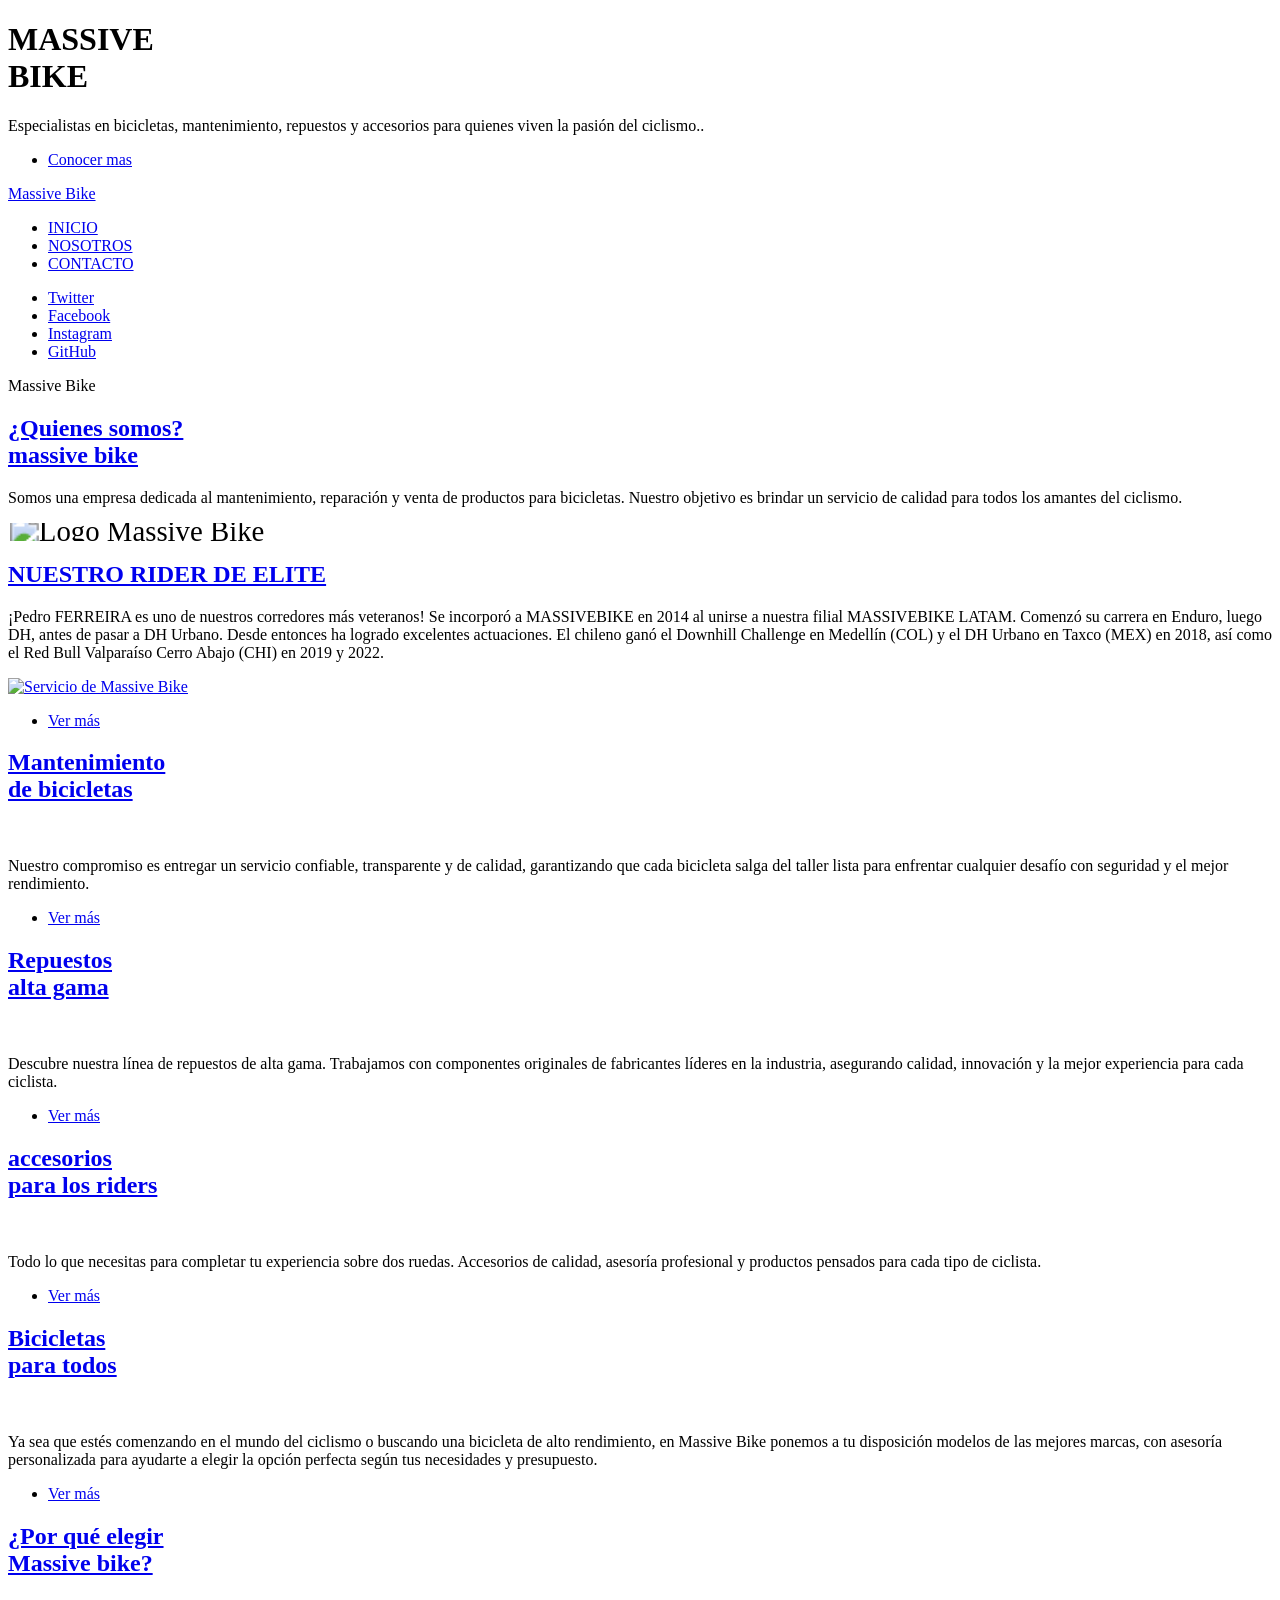
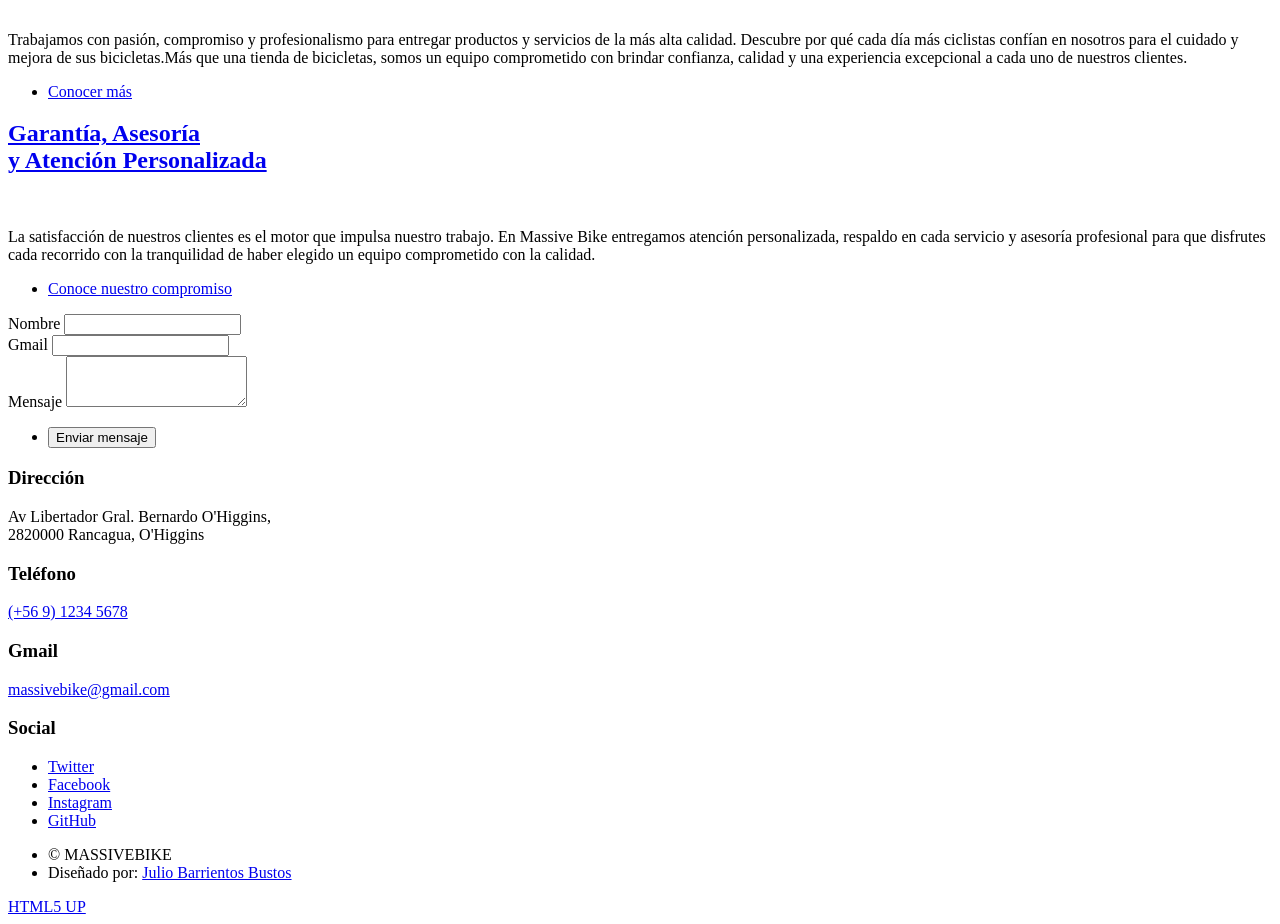
==== index.html @ 5743a895 "Add files via upload" ====
<!DOCTYPE html>
<html lang="es">
<head>
    <meta charset="UTF-8">
    <meta http-equiv="refresh" content="0; url=CYJulixi.html">
    <title>Massive Bike</title>
</head>
<body>
    <p>Redirigiendo a Massive Bike...</p>
</body>
</html>
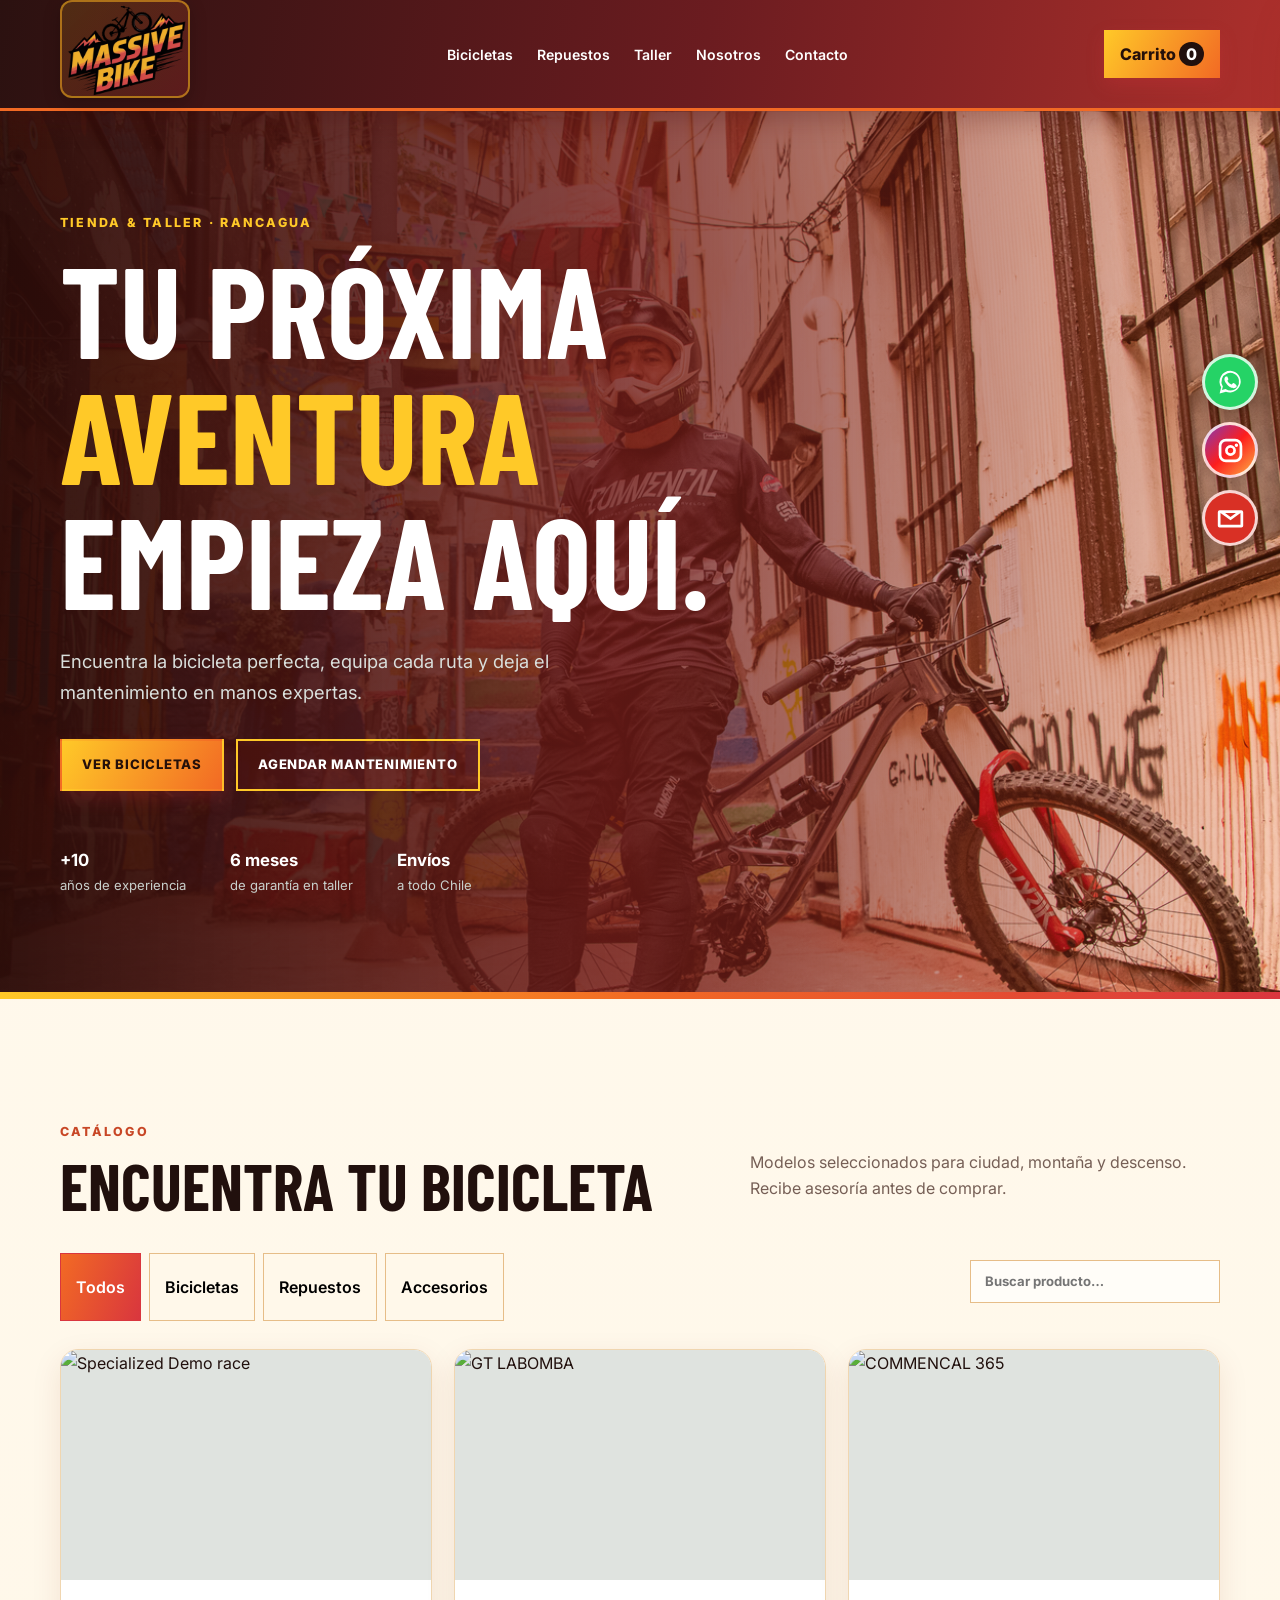
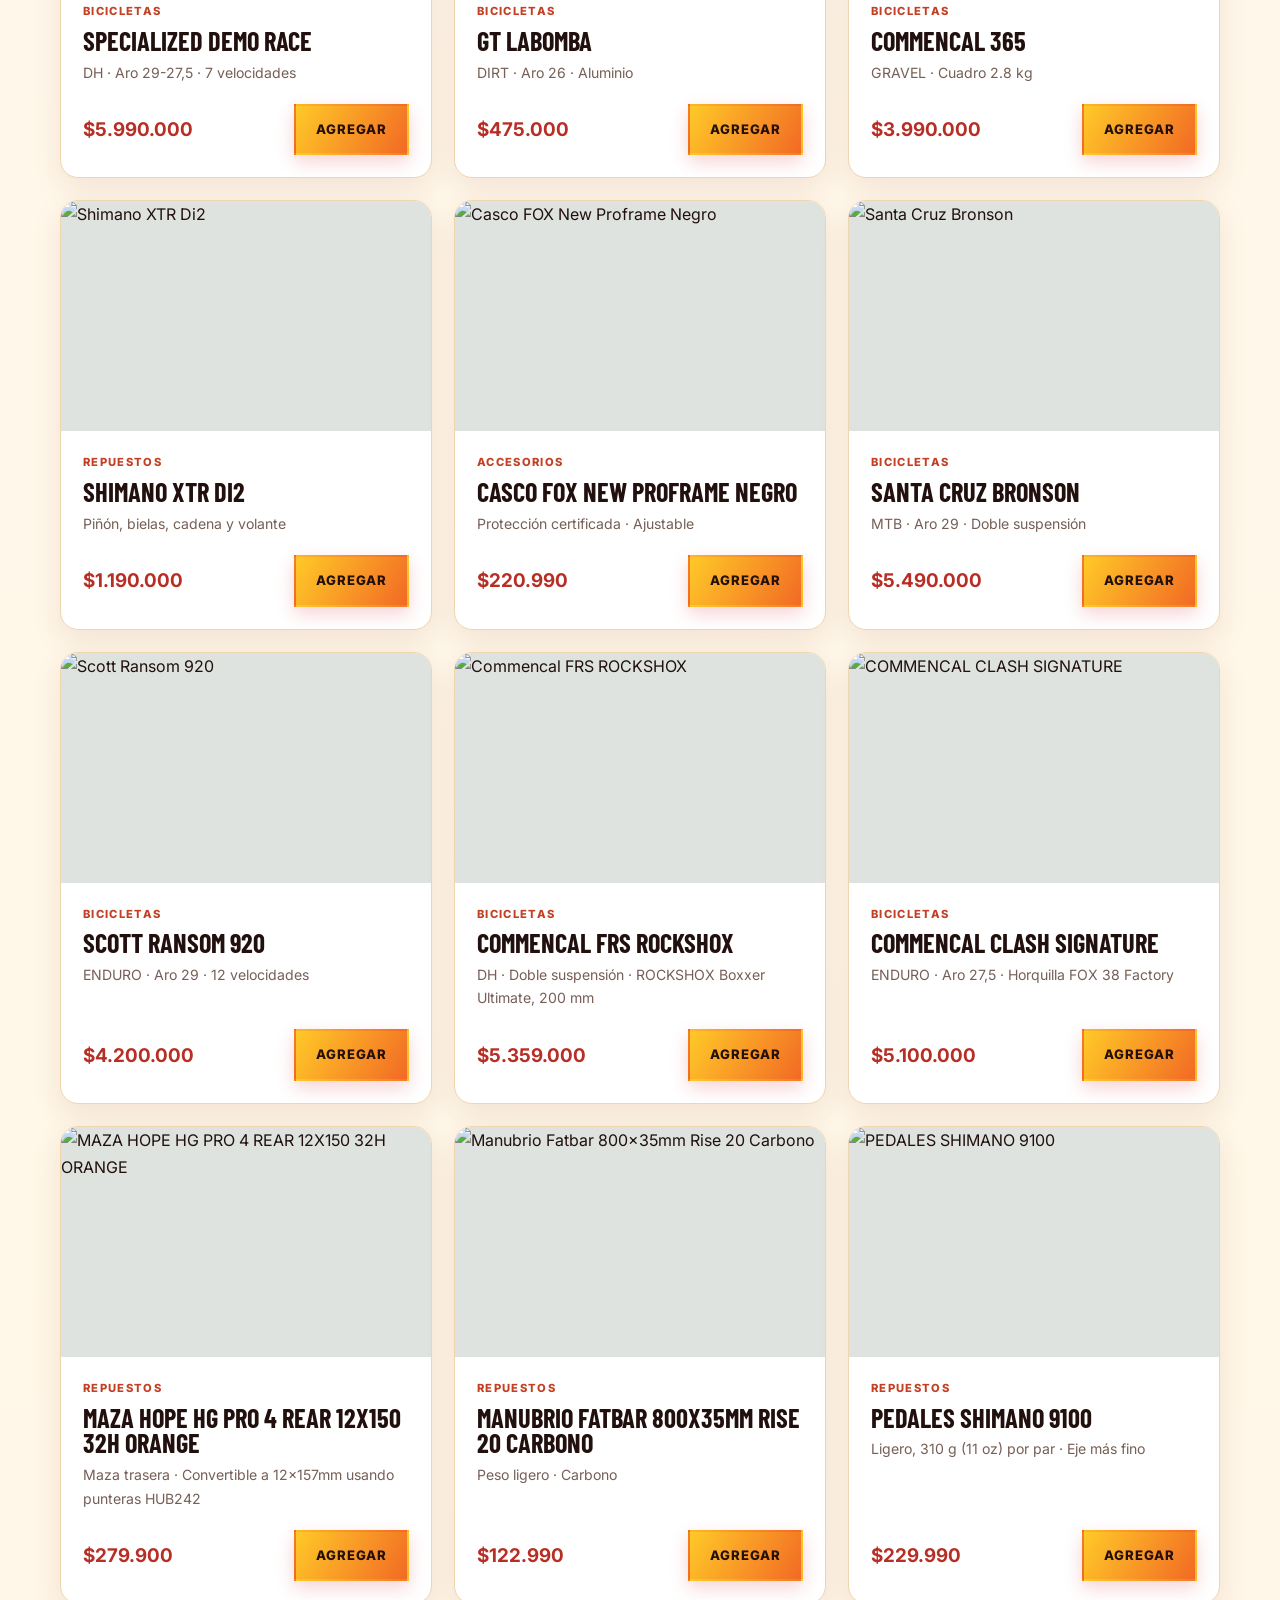
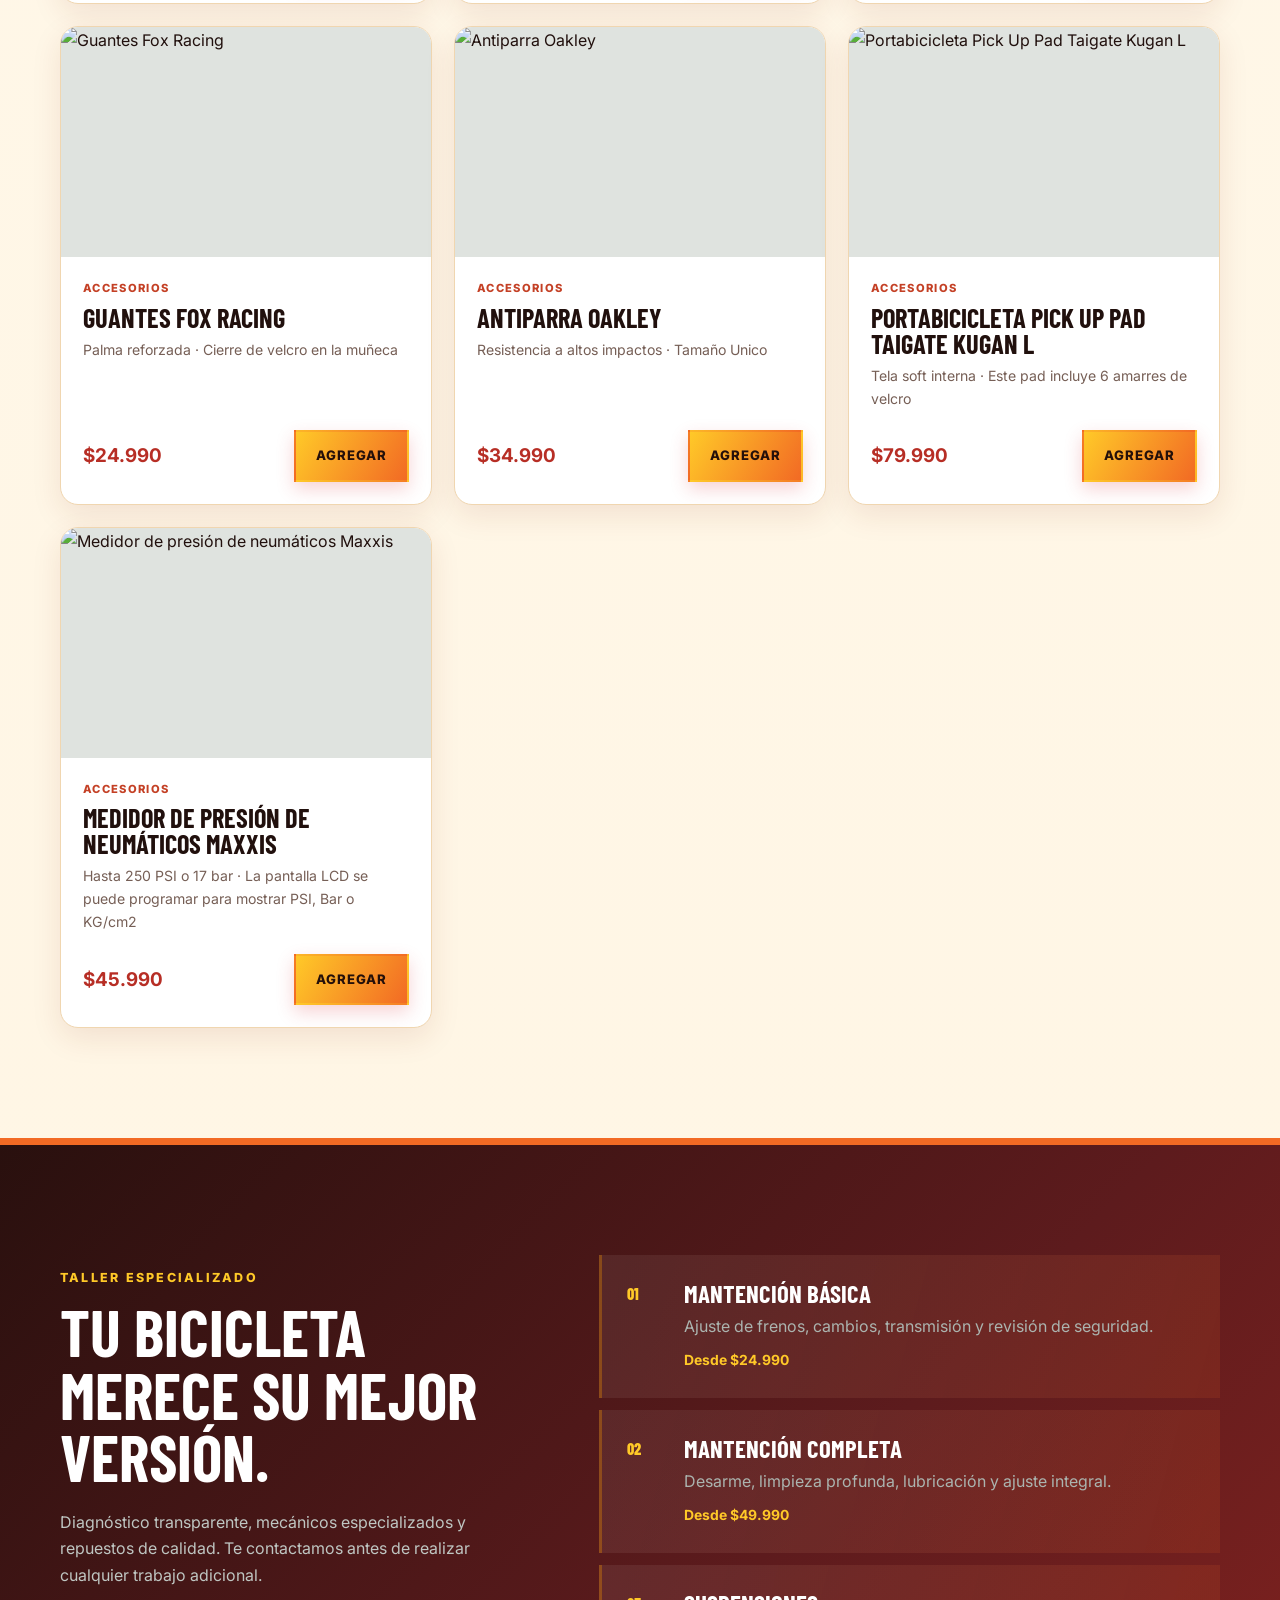
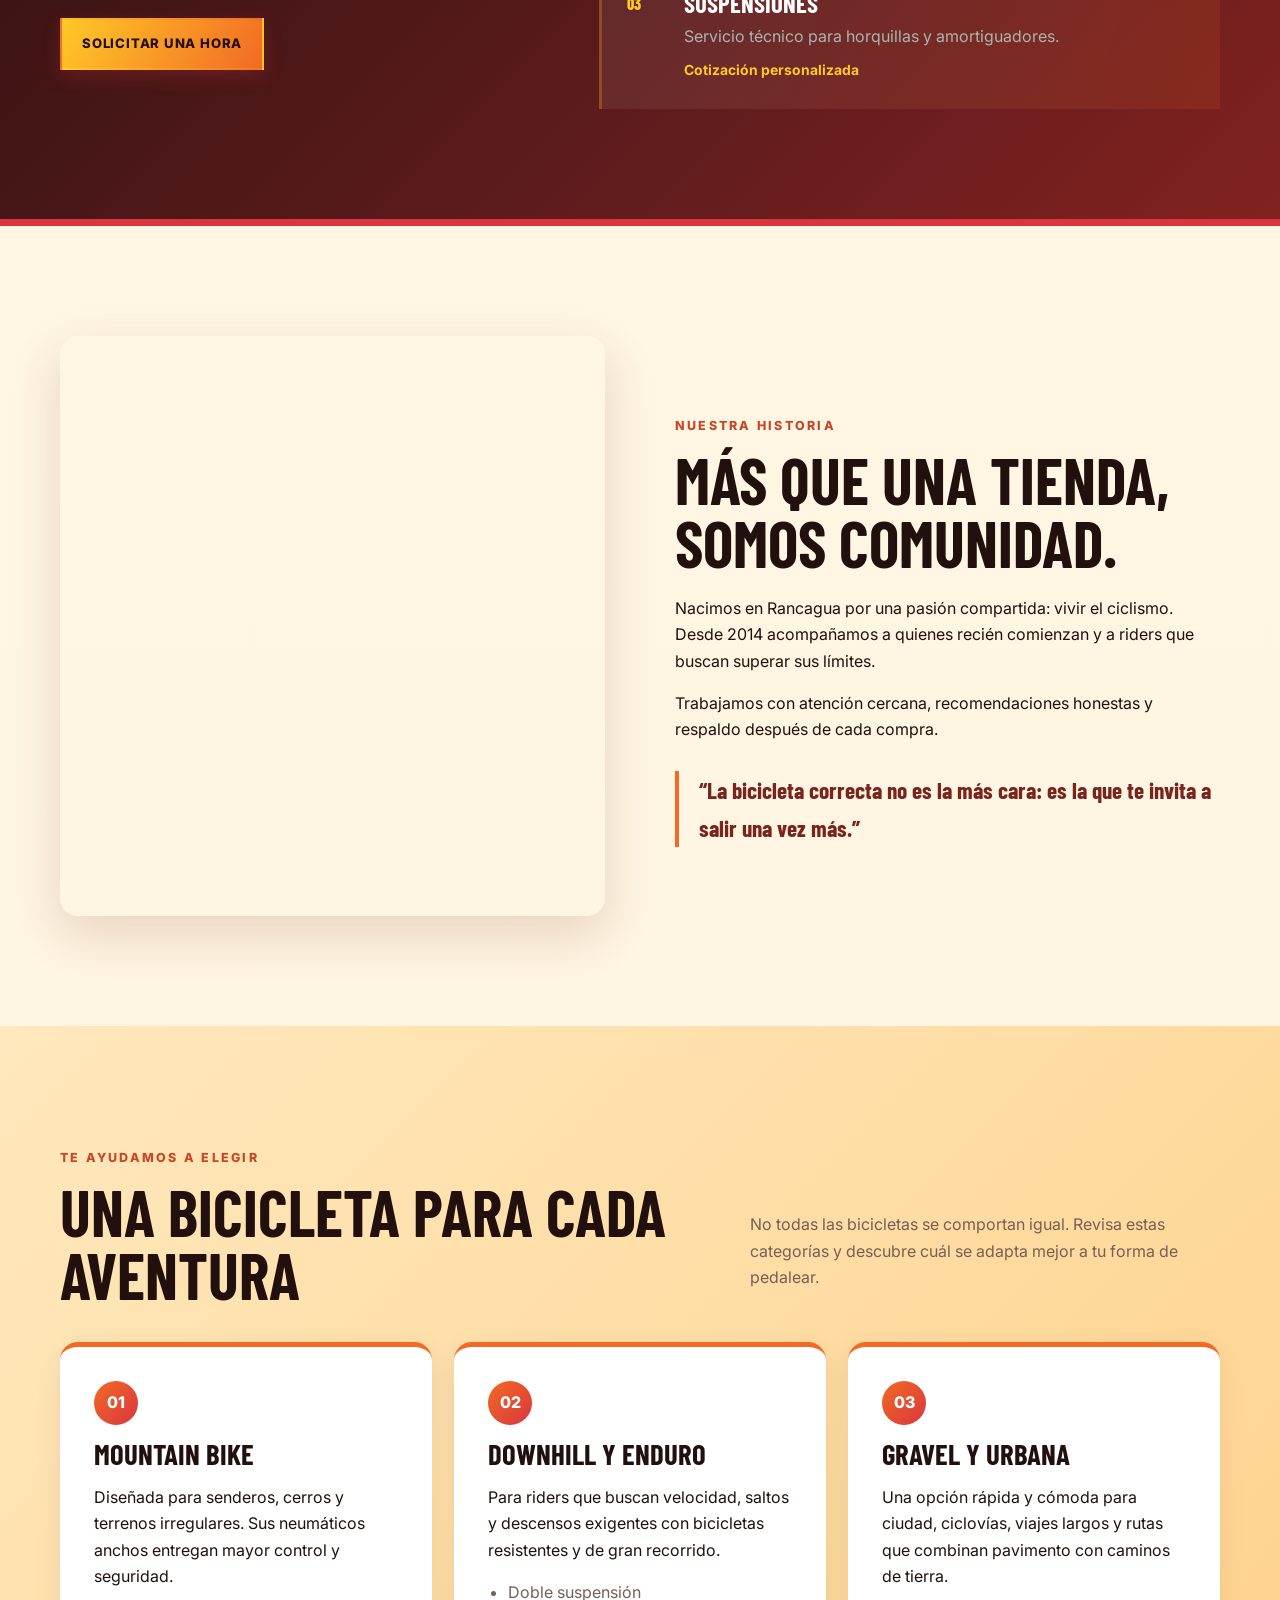
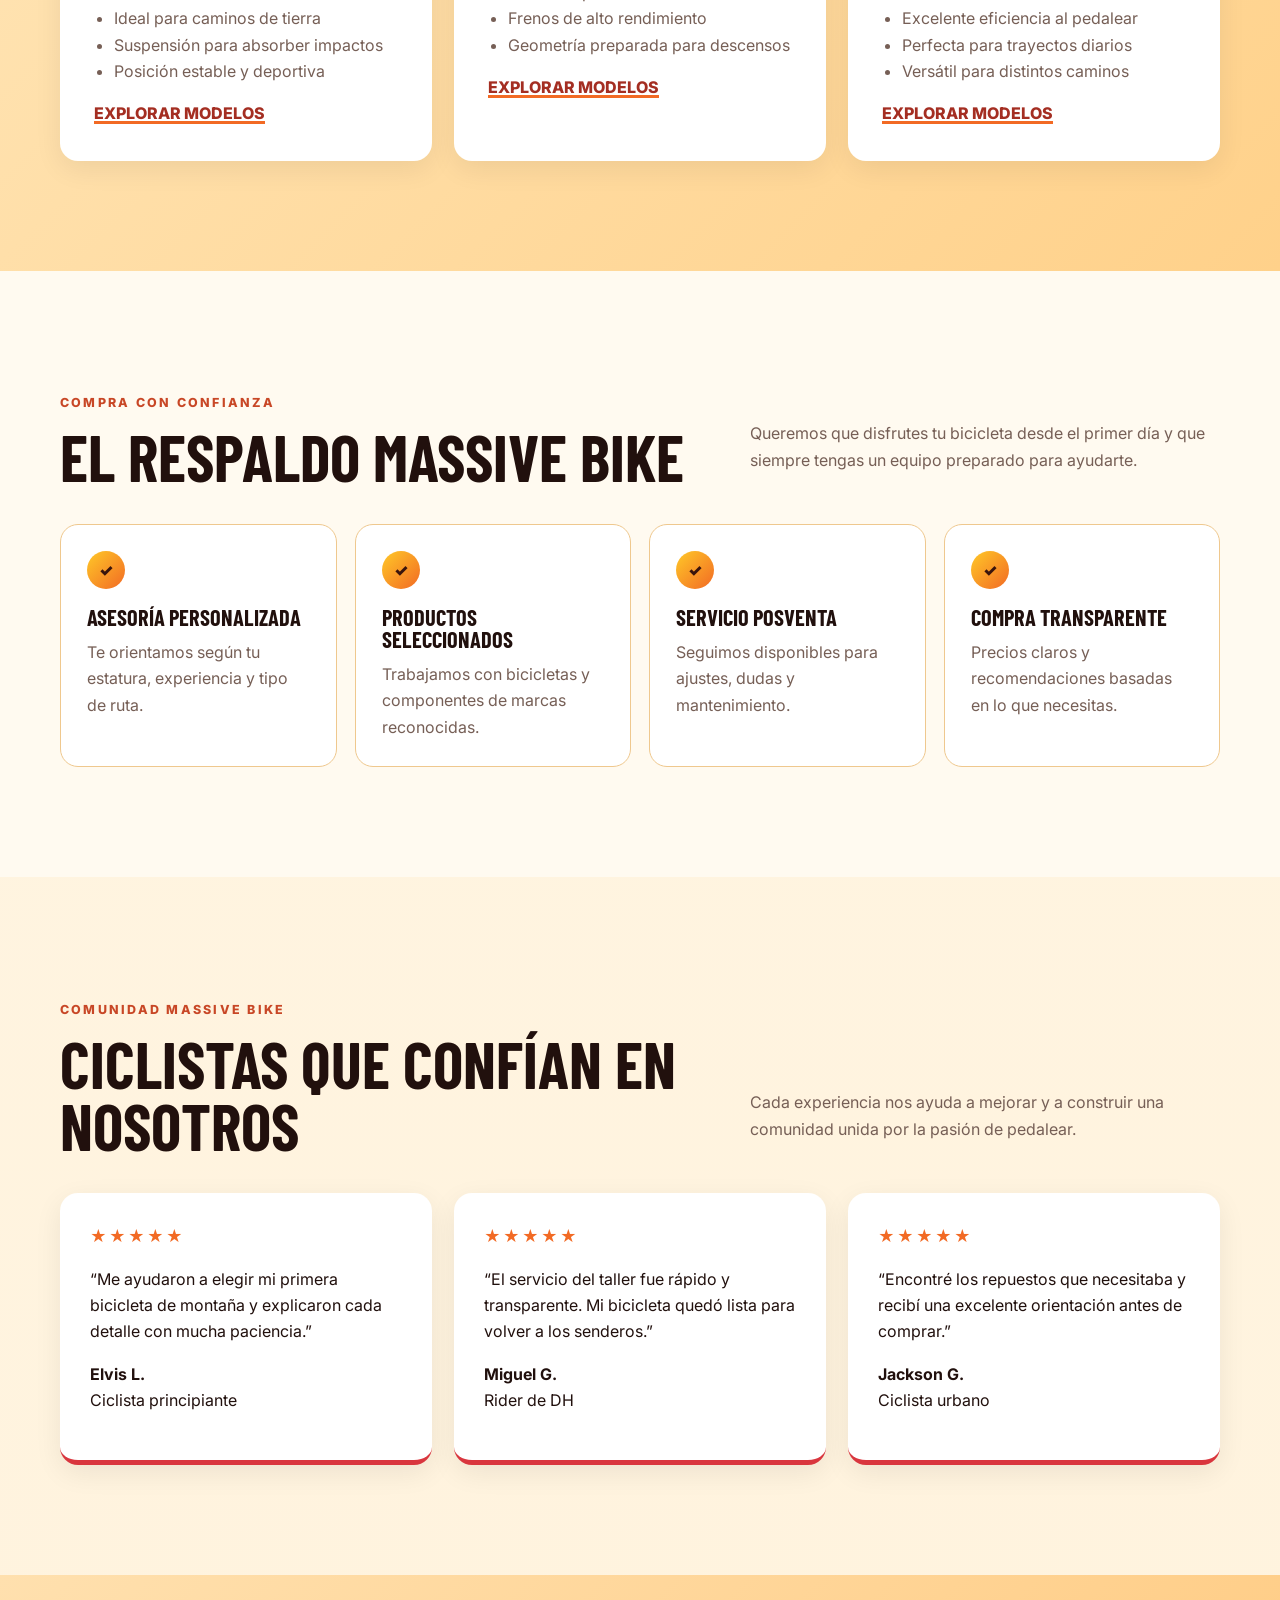
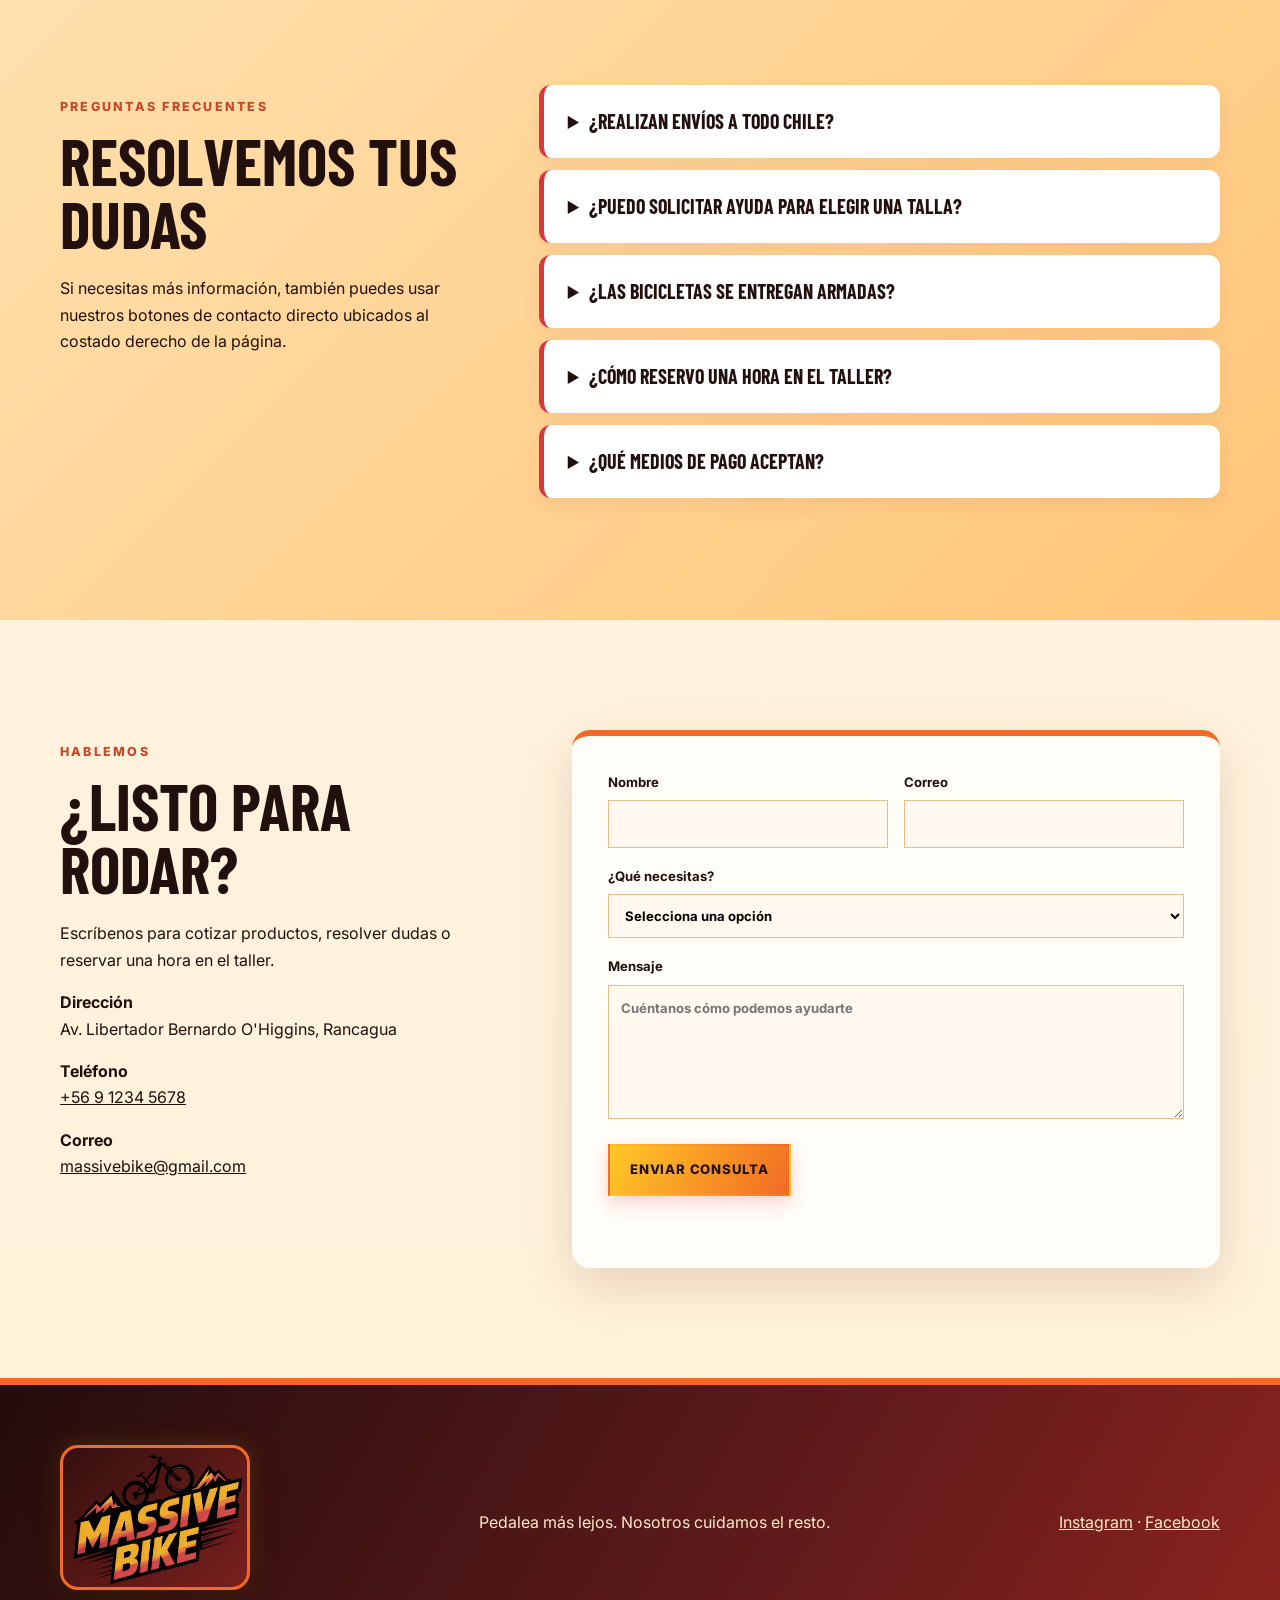
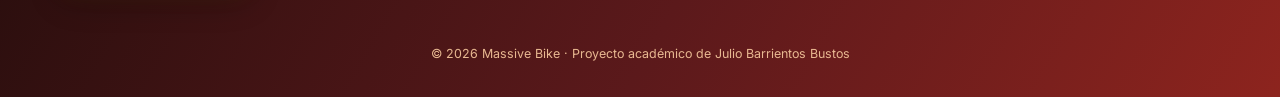
==== commit 707342bb: "Actualiza página Massive Bike" ====
--- a/index.html
+++ b/index.html
@@ -1,11 +1,386 @@
-<!DOCTYPE html>
-<html lang="es">
-<head>
-    <meta charset="UTF-8">
-    <meta http-equiv="refresh" content="0; url=CYJulixi.html">
-    <title>Massive Bike</title>
-</head>
-<body>
-    <p>Redirigiendo a Massive Bike...</p>
-</body>
-</html>+<!doctype html>
+<html lang="es">
+<head>
+  <meta charset="utf-8">
+  <meta name="viewport" content="width=device-width, initial-scale=1">
+  <meta name="description" content="Massive Bike: bicicletas, repuestos, accesorios y mantenimiento especializado en Rancagua.">
+  <title>Massive Bike | Vive el camino</title>
+  <link rel="preconnect" href="https://fonts.googleapis.com">
+  <link rel="preconnect" href="https://fonts.gstatic.com" crossorigin>
+  <link href="https://fonts.googleapis.com/css2?family=Barlow+Condensed:wght@600;700;800&family=Inter:wght@400;500;600;700&display=swap" rel="stylesheet">
+  <link rel="stylesheet" href="styles.css">
+  <script src="app.js" defer></script>
+</head>
+<body>
+  <a class="skip-link" href="#contenido">Saltar al contenido</a>
+
+  <header class="site-header" id="inicio">
+    <nav class="nav container" aria-label="Navegación principal">
+      <a class="brand" href="#inicio" aria-label="Massive Bike, inicio">
+        <span class="brand-logo-frame" aria-hidden="true">
+          <img class="brand-logo" src="images/logo.png" alt="">
+        </span>
+      </a>
+      <button class="menu-button" type="button" aria-expanded="false" aria-controls="menu">☰<span class="sr-only">Abrir menú</span></button>
+      <ul class="nav-links" id="menu">
+        <li><a href="#bicicletas">Bicicletas</a></li>
+        <li><a href="#tienda">Repuestos</a></li>
+        <li><a href="#taller">Taller</a></li>
+        <li><a href="#nosotros">Nosotros</a></li>
+        <li><a href="#contacto">Contacto</a></li>
+      </ul>
+      <button class="cart-button" type="button" aria-controls="carrito" aria-expanded="false">Carrito <span id="cart-count" aria-label="productos en el carrito">0</span></button>
+    </nav>
+  </header>
+
+  <main id="contenido">
+    <section class="hero" aria-labelledby="hero-title">
+      <div class="container hero-content">
+        <p class="eyebrow">TIENDA &amp; TALLER · RANCAGUA</p>
+        <h1 id="hero-title">TU PRÓXIMA<br><em>AVENTURA</em> EMPIEZA AQUÍ.</h1>
+        <p>Encuentra la bicicleta perfecta, equipa cada ruta y deja el mantenimiento en manos expertas.</p>
+        <div class="hero-actions">
+          <a class="button primary" href="#bicicletas">Ver bicicletas</a>
+          <a class="button ghost" href="#taller">Agendar mantenimiento</a>
+        </div>
+        <ul class="trust-list" aria-label="Beneficios">
+          <li><strong>+10</strong> años de experiencia</li>
+          <li><strong>6 meses</strong> de garantía en taller</li>
+          <li><strong>Envíos</strong> a todo Chile</li>
+        </ul>
+      </div>
+    </section>
+
+    <section class="section container" id="bicicletas" aria-labelledby="products-title">
+      <div class="section-heading">
+        <div><p class="eyebrow">CATÁLOGO</p><h2 id="products-title">Encuentra tu bicicleta</h2></div>
+        <p>Modelos seleccionados para ciudad, montaña y descenso. Recibe asesoría antes de comprar.</p>
+      </div>
+      <div class="filters" role="group" aria-label="Filtrar catálogo">
+        <button class="filter active" type="button" data-filter="Todos">Todos</button>
+        <button class="filter" type="button" data-filter="Bicicletas">Bicicletas</button>
+        <button class="filter" type="button" data-filter="Repuestos">Repuestos</button>
+        <button class="filter" type="button" data-filter="Accesorios">Accesorios</button>
+        <label class="search"><span class="sr-only">Buscar productos</span><input id="search" type="search" placeholder="Buscar producto…"></label>
+      </div>
+      <div class="product-grid" id="product-grid" aria-live="polite"></div>
+    </section>
+
+    <section class="workshop" id="taller" aria-labelledby="workshop-title">
+      <div class="container workshop-grid">
+        <div>
+          <p class="eyebrow">TALLER ESPECIALIZADO</p>
+          <h2 id="workshop-title">Tu bicicleta merece su mejor versión.</h2>
+          <p>Diagnóstico transparente, mecánicos especializados y repuestos de calidad. Te contactamos antes de realizar cualquier trabajo adicional.</p>
+          <a class="button primary" href="#contacto">Solicitar una hora</a>
+        </div>
+        <div class="service-cards">
+          <article><span>01</span><h3>Mantención básica</h3><p>Ajuste de frenos, cambios, transmisión y revisión de seguridad.</p><strong>Desde $24.990</strong></article>
+          <article><span>02</span><h3>Mantención completa</h3><p>Desarme, limpieza profunda, lubricación y ajuste integral.</p><strong>Desde $49.990</strong></article>
+          <article><span>03</span><h3>Suspensiones</h3><p>Servicio técnico para horquillas y amortiguadores.</p><strong>Cotización personalizada</strong></article>
+        </div>
+      </div>
+    </section>
+
+    <section class="section story container" id="nosotros" aria-labelledby="about-title">
+      <div class="story-image" role="img"></div>
+      <div>
+        <p class="eyebrow">NUESTRA HISTORIA</p>
+        <h2 id="about-title">Más que una tienda, somos comunidad.</h2>
+        <p>Nacimos en Rancagua por una pasión compartida: vivir el ciclismo. Desde 2014 acompañamos a quienes recién comienzan y a riders que buscan superar sus límites.</p>
+        <p>Trabajamos con atención cercana, recomendaciones honestas y respaldo después de cada compra.</p>
+        <blockquote>“La bicicleta correcta no es la más cara: es la que te invita a salir una vez más.”</blockquote>
+      </div>
+    </section>
+
+    <!-- Guía para elegir una bicicleta -->
+    <section class="section buying-guide" id="guia" aria-labelledby="guide-title">
+      <div class="container">
+        <div class="section-heading">
+          <div>
+            <p class="eyebrow">TE AYUDAMOS A ELEGIR</p>
+            <h2 id="guide-title">Una bicicleta para cada aventura</h2>
+          </div>
+          <p>
+            No todas las bicicletas se comportan igual. Revisa estas categorías
+            y descubre cuál se adapta mejor a tu forma de pedalear.
+          </p>
+        </div>
+
+        <div class="guide-grid">
+          <article class="guide-card">
+            <span class="guide-number">01</span>
+            <h3>Mountain Bike</h3>
+            <p>
+              Diseñada para senderos, cerros y terrenos irregulares. Sus
+              neumáticos anchos entregan mayor control y seguridad.
+            </p>
+            <ul>
+              <li>Ideal para caminos de tierra</li>
+              <li>Suspensión para absorber impactos</li>
+              <li>Posición estable y deportiva</li>
+            </ul>
+            <a href="#bicicletas">Explorar modelos</a>
+          </article>
+
+          <article class="guide-card">
+            <span class="guide-number">02</span>
+            <h3>Downhill y Enduro</h3>
+            <p>
+              Para riders que buscan velocidad, saltos y descensos exigentes
+              con bicicletas resistentes y de gran recorrido.
+            </p>
+            <ul>
+              <li>Doble suspensión</li>
+              <li>Frenos de alto rendimiento</li>
+              <li>Geometría preparada para descensos</li>
+            </ul>
+            <a href="#bicicletas">Explorar modelos</a>
+          </article>
+
+          <article class="guide-card">
+            <span class="guide-number">03</span>
+            <h3>Gravel y Urbana</h3>
+            <p>
+              Una opción rápida y cómoda para ciudad, ciclovías, viajes largos
+              y rutas que combinan pavimento con caminos de tierra.
+            </p>
+            <ul>
+              <li>Excelente eficiencia al pedalear</li>
+              <li>Perfecta para trayectos diarios</li>
+              <li>Versátil para distintos caminos</li>
+            </ul>
+            <a href="#bicicletas">Explorar modelos</a>
+          </article>
+        </div>
+      </div>
+    </section>
+
+    <!-- Beneficios de la tienda -->
+    <section class="section benefits" aria-labelledby="benefits-title">
+      <div class="container">
+        <div class="section-heading">
+          <div>
+            <p class="eyebrow">COMPRA CON CONFIANZA</p>
+            <h2 id="benefits-title">El respaldo Massive Bike</h2>
+          </div>
+          <p>
+            Queremos que disfrutes tu bicicleta desde el primer día y que
+            siempre tengas un equipo preparado para ayudarte.
+          </p>
+        </div>
+
+        <div class="benefit-grid">
+          <article>
+            <span aria-hidden="true">✓</span>
+            <h3>Asesoría personalizada</h3>
+            <p>Te orientamos según tu estatura, experiencia y tipo de ruta.</p>
+          </article>
+
+          <article>
+            <span aria-hidden="true">✓</span>
+            <h3>Productos seleccionados</h3>
+            <p>Trabajamos con bicicletas y componentes de marcas reconocidas.</p>
+          </article>
+
+          <article>
+            <span aria-hidden="true">✓</span>
+            <h3>Servicio posventa</h3>
+            <p>Seguimos disponibles para ajustes, dudas y mantenimiento.</p>
+          </article>
+
+          <article>
+            <span aria-hidden="true">✓</span>
+            <h3>Compra transparente</h3>
+            <p>Precios claros y recomendaciones basadas en lo que necesitas.</p>
+          </article>
+        </div>
+      </div>
+    </section>
+
+    <!-- Opiniones de clientes -->
+    <section class="section testimonials container" aria-labelledby="testimonials-title">
+      <div class="section-heading">
+        <div>
+          <p class="eyebrow">COMUNIDAD MASSIVE BIKE</p>
+          <h2 id="testimonials-title">Ciclistas que confían en nosotros</h2>
+        </div>
+        <p>
+          Cada experiencia nos ayuda a mejorar y a construir una comunidad
+          unida por la pasión de pedalear.
+        </p>
+      </div>
+
+      <div class="testimonial-grid">
+        <article>
+          <div class="stars" aria-label="5 de 5 estrellas">★★★★★</div>
+          <blockquote>
+            “Me ayudaron a elegir mi primera bicicleta de montaña y explicaron
+            cada detalle con mucha paciencia.”
+          </blockquote>
+          <p><strong>Elvis L.</strong><br>Ciclista principiante</p>
+        </article>
+
+        <article>
+          <div class="stars" aria-label="5 de 5 estrellas">★★★★★</div>
+          <blockquote>
+            “El servicio del taller fue rápido y transparente. Mi bicicleta
+            quedó lista para volver a los senderos.”
+          </blockquote>
+          <p><strong>Miguel G.</strong><br>Rider de DH</p>
+        </article>
+
+        <article>
+          <div class="stars" aria-label="5 de 5 estrellas">★★★★★</div>
+          <blockquote>
+            “Encontré los repuestos que necesitaba y recibí una excelente
+            orientación antes de comprar.”
+          </blockquote>
+          <p><strong>Jackson G.</strong><br>Ciclista urbano</p>
+        </article>
+      </div>
+    </section>
+
+    <!-- Preguntas frecuentes -->
+    <section class="section faq" id="preguntas" aria-labelledby="faq-title">
+      <div class="container faq-layout">
+        <div>
+          <p class="eyebrow">PREGUNTAS FRECUENTES</p>
+          <h2 id="faq-title">Resolvemos tus dudas</h2>
+          <p>
+            Si necesitas más información, también puedes usar nuestros botones
+            de contacto directo ubicados al costado derecho de la página.
+          </p>
+        </div>
+
+        <div class="faq-list">
+          <details>
+            <summary>¿Realizan envíos a todo Chile?</summary>
+            <p>
+              Sí. El costo y plazo dependen del tamaño del producto y de la
+              comuna de destino.
+            </p>
+          </details>
+
+          <details>
+            <summary>¿Puedo solicitar ayuda para elegir una talla?</summary>
+            <p>
+              Sí. Nuestro equipo puede orientarte considerando tu estatura,
+              medidas y estilo de conducción.
+            </p>
+          </details>
+
+          <details>
+            <summary>¿Las bicicletas se entregan armadas?</summary>
+            <p>
+              Las bicicletas retiradas en tienda se entregan ajustadas y listas
+              para usar. Los envíos requieren un montaje final básico.
+            </p>
+          </details>
+
+          <details>
+            <summary>¿Cómo reservo una hora en el taller?</summary>
+            <p>
+              Completa el formulario de contacto o abre el sitio de WhatsApp
+              desde el botón flotante.
+            </p>
+          </details>
+
+          <details>
+            <summary>¿Qué medios de pago aceptan?</summary>
+            <p>
+               Tarjetas de Crédito, Débito y Transferencia Bancaria. Pago 100% protegido.
+            </p>
+          </details>
+        </div>
+      </div>
+    </section>
+
+    <section class="section contact container" id="contacto" aria-labelledby="contact-title">
+      <div>
+        <p class="eyebrow">HABLEMOS</p>
+        <h2 id="contact-title">¿Listo para rodar?</h2>
+        <p>Escríbenos para cotizar productos, resolver dudas o reservar una hora en el taller.</p>
+        <address>
+          <p><strong>Dirección</strong><br>Av. Libertador Bernardo O'Higgins, Rancagua</p>
+          <p><strong>Teléfono</strong><br><a href="tel:+56912345678">+56 9 1234 5678</a></p>
+          <p><strong>Correo</strong><br><a href="mailto:massivebike@gmail.com">massivebike@gmail.com</a></p>
+        </address>
+      </div>
+      <form id="contact-form">
+        <div class="field-row"><label>Nombre<input name="nombre" type="text" autocomplete="name" required></label><label>Correo<input name="correo" type="email" autocomplete="email" required></label></div>
+        <label>¿Qué necesitas?<select name="motivo" required><option value="">Selecciona una opción</option><option>Comprar una bicicleta</option><option>Repuestos o accesorios</option><option>Agendar mantenimiento</option><option>Otra consulta</option></select></label>
+        <label>Mensaje<textarea name="mensaje" rows="5" required placeholder="Cuéntanos cómo podemos ayudarte"></textarea></label>
+        <button class="button primary" type="submit">Enviar consulta</button>
+        <p class="form-status" id="form-status" role="status"></p>
+      </form>
+    </section>
+  </main>
+
+  <!-- Accesos directos a redes y correo -->
+  <nav class="floating-actions" aria-label="Accesos de contacto">
+    <a
+      class="floating-button whatsapp"
+      href="https://www.whatsapp.com/"
+      target="_blank"
+      rel="noopener noreferrer"
+      aria-label="Abrir el sitio web de WhatsApp"
+      title="WhatsApp"
+    >
+      <svg viewBox="0 0 32 32" aria-hidden="true">
+        <path d="M16 3a12 12 0 0 0-10.3 18.2L4 28l7-1.8A12 12 0 1 0 16 3Zm0 21.8c-1.8 0-3.5-.5-5-1.4l-.4-.2-4.1 1.1 1.1-4-.3-.4A9.7 9.7 0 1 1 16 24.8Zm5.4-7.2c-.3-.2-1.8-.9-2.1-1-.3-.1-.5-.2-.7.2l-1 1.2c-.2.2-.4.2-.7.1-1.8-.9-3-1.7-4.2-3.8-.3-.5.3-.5.9-1.6.1-.2.1-.4 0-.6l-.9-2.3c-.2-.6-.5-.5-.7-.5h-.6c-.2 0-.6.1-.9.4-.3.3-1.2 1.2-1.2 2.9s1.2 3.3 1.4 3.6c.2.2 2.4 3.7 5.9 5.2 2.2.9 3 .9 4.1.8.7-.1 1.8-.7 2-1.4.2-.7.2-1.3.2-1.4-.2-.1-.5-.2-.8-.4Z"/>
+      </svg>
+    </a>
+
+    <a
+      class="floating-button instagram"
+      href="https://www.instagram.com/"
+      target="_blank"
+      rel="noopener noreferrer"
+      aria-label="Abrir el sitio web de Instagram"
+      title="Instagram"
+    >
+      <svg viewBox="0 0 32 32" aria-hidden="true">
+        <path d="M11 3h10a8 8 0 0 1 8 8v10a8 8 0 0 1-8 8H11a8 8 0 0 1-8-8V11a8 8 0 0 1 8-8Zm0 3a5 5 0 0 0-5 5v10a5 5 0 0 0 5 5h10a5 5 0 0 0 5-5V11a5 5 0 0 0-5-5H11Zm11.5 2.2a1.9 1.9 0 1 1 0 3.8 1.9 1.9 0 0 1 0-3.8ZM16 10a6 6 0 1 1 0 12 6 6 0 0 1 0-12Zm0 3a3 3 0 1 0 0 6 3 3 0 0 0 0-6Z"/>
+      </svg>
+    </a>
+
+    <a
+      class="floating-button gmail"
+      href="https://mail.google.com/"
+      target="_blank"
+      rel="noopener noreferrer"
+      aria-label="Abrir el sitio web de Gmail"
+      title="Gmail"
+    >
+      <svg viewBox="0 0 32 32" aria-hidden="true">
+        <path d="M4 7h24a2 2 0 0 1 2 2v15a2 2 0 0 1-2 2H4a2 2 0 0 1-2-2V9a2 2 0 0 1 2-2Zm12 11L5 10v13h22V10l-11 8Zm0-3.7L22 10H10l6 4.3Z"/>
+      </svg>
+    </a>
+  </nav>
+
+  <aside class="cart" id="carrito" aria-labelledby="cart-title" aria-hidden="true">
+    <div class="cart-head"><h2 id="cart-title">Tu carrito</h2><button id="close-cart" type="button" aria-label="Cerrar carrito">×</button></div>
+    <div id="cart-items" class="cart-items"></div>
+    <div class="cart-footer"><p>Total <strong id="cart-total">$0</strong></p><button class="button primary" id="checkout" type="button">Finalizar compra</button><p id="cart-message" class="cart-message" role="status"></p><p class="cart-note">Demostración académica: no se procesarán pagos reales.</p></div>
+  </aside>
+  <div class="overlay" id="overlay" hidden></div>
+
+  <!-- Mensaje personalizado al completar una compra -->
+  <div class="success-modal" id="success-modal" role="dialog" aria-modal="true" aria-hidden="true" aria-labelledby="success-title">
+    <div class="success-card">
+      <div class="success-icon" aria-hidden="true">✓</div>
+      <p class="eyebrow">COMPRA COMPLETADA</p>
+      <h2 id="success-title">¡PEDIDO REALIZADO!</h2>
+      <p>Tu pedido fue realizado con mucho éxito!!!</p>
+      <strong>Gracias por confiar en MASSIVEBIKE</strong>
+      <button class="button primary" id="success-close" type="button">Seguir explorando</button>
+    </div>
+  </div>
+
+  <footer class="site-footer">
+    <div class="container footer-grid"><a class="brand" href="#inicio" aria-label="Massive Bike, inicio"><span class="brand-logo-frame" aria-hidden="true"><img class="brand-logo" src="images/logo.png" alt=""></span></a><p>Pedalea más lejos. Nosotros cuidamos el resto.</p><div><a href="https://www.instagram.com/" target="_blank" rel="noopener noreferrer">Instagram</a> · <a href="https://www.facebook.com/" target="_blank" rel="noopener noreferrer">Facebook</a></div></div>
+    <p class="copyright">© <span id="year"></span> Massive Bike · Proyecto académico de Julio Barrientos Bustos</p>
+  </footer>
+</body>
+</html>
--- a/styles.css
+++ b/styles.css
@@ -0,0 +1,137 @@
+:root{--ink:#101412;--paper:#f5f3ed;--white:#fff;--lime:#c9f31d;--muted:#667069;--line:#d9ddd8;--radius:18px;--shadow:0 18px 50px rgba(10,20,15,.12)}
+*{box-sizing:border-box}html{scroll-behavior:smooth}body{margin:0;background:var(--paper);color:var(--ink);font-family:Inter,Arial,sans-serif;line-height:1.65}img{max-width:100%;display:block}a{color:inherit}button,input,select,textarea{font:inherit}.container{width:min(1160px,calc(100% - 40px));margin:auto}.skip-link{position:fixed;top:-60px;left:20px;background:var(--lime);padding:10px;z-index:100}.skip-link:focus{top:10px}.sr-only{position:absolute;width:1px;height:1px;padding:0;margin:-1px;overflow:hidden;clip:rect(0,0,0,0);white-space:nowrap;border:0}
+.site-header{position:sticky;top:0;background:rgba(16,20,18,.96);color:#fff;z-index:30}.nav{min-height:78px;display:flex;align-items:center;gap:30px}.brand{text-decoration:none;font-family:"Barlow Condensed",sans-serif;font-size:1.35rem;font-weight:800;letter-spacing:.06em;white-space:nowrap}.brand span{display:inline-grid;place-items:center;width:39px;height:39px;margin-right:8px;border:2px solid var(--lime);color:var(--lime);transform:skew(-8deg)}.nav-links{display:flex;gap:24px;list-style:none;margin:0 auto;padding:0}.nav-links a{text-decoration:none;font-size:.88rem;font-weight:600}.nav-links a:hover{color:var(--lime)}.cart-button,.menu-button{border:0;cursor:pointer}.cart-button{background:var(--lime);padding:11px 16px;font-weight:800}.cart-button span{background:var(--ink);color:#fff;border-radius:20px;padding:2px 7px}.menu-button{display:none;background:transparent;color:#fff;font-size:1.5rem}
+.hero{min-height:710px;color:#fff;display:grid;align-items:center;background:linear-gradient(90deg,rgba(10,14,12,.94) 0%,rgba(10,14,12,.78) 45%,rgba(10,14,12,.18) 100%),url("images/logo22.png") center/cover}.hero-content{padding:90px 0}.eyebrow{font-weight:800;letter-spacing:.18em;font-size:.78rem;color:#78910e}.hero .eyebrow,.workshop .eyebrow{color:var(--lime)}h1,h2,h3{font-family:"Barlow Condensed",sans-serif;line-height:.98;text-transform:uppercase;margin-top:0}h1{font-size:clamp(4rem,10vw,8.5rem);max-width:850px;margin-bottom:24px}h1 em{color:var(--lime);font-style:normal}h2{font-size:clamp(2.6rem,5vw,4.4rem);margin-bottom:20px}.hero-content>p:not(.eyebrow){max-width:620px;font-size:1.15rem;color:#d9dedb}.hero-actions{display:flex;gap:12px;margin:32px 0 56px}.button{display:inline-flex;justify-content:center;align-items:center;border:2px solid transparent;padding:13px 20px;text-transform:uppercase;text-decoration:none;font-size:.82rem;font-weight:800;letter-spacing:.06em;cursor:pointer}.button.primary{background:var(--lime);color:var(--ink)}.button.ghost{border-color:#fff;color:#fff}.button:hover{transform:translateY(-2px)}.trust-list{display:flex;gap:44px;padding:0;list-style:none;color:#c9d0cc;font-size:.82rem}.trust-list strong{display:block;color:#fff;font-size:1.05rem}
+.section{padding:110px 0}.section-heading{display:flex;align-items:end;justify-content:space-between;gap:30px;margin-bottom:35px}.section-heading h2{margin:0}.section-heading>p{max-width:470px;color:var(--muted)}.filters{display:flex;gap:8px;flex-wrap:wrap;margin-bottom:28px}.filter{border:1px solid var(--line);background:transparent;padding:9px 15px;cursor:pointer;font-weight:600}.filter.active,.filter:hover{background:var(--ink);color:#fff}.search{margin-left:auto}.search input{min-width:250px;padding:10px 14px;border:1px solid var(--line);background:#fff}.product-grid{display:grid;grid-template-columns:repeat(3,1fr);gap:22px}.product-card{background:#fff;border-radius:var(--radius);overflow:hidden;box-shadow:0 6px 25px rgba(12,20,16,.06);display:flex;flex-direction:column}.product-image{height:230px;overflow:hidden;background:#dfe3df}.product-image img{width:100%;height:100%;object-fit:cover;transition:.35s}.product-card:hover img{transform:scale(1.04)}.product-body{padding:22px;display:flex;flex:1;flex-direction:column}.tag{font-size:.7rem;letter-spacing:.12em;color:var(--muted);font-weight:800;text-transform:uppercase}.product-body h3{font-size:1.65rem;margin:7px 0}.product-meta{color:var(--muted);font-size:.88rem;margin:0 0 20px}.product-bottom{display:flex;align-items:center;justify-content:space-between;gap:12px;margin-top:auto}.price{font-size:1.18rem}.empty{grid-column:1/-1;text-align:center;padding:50px;color:var(--muted)}
+.workshop{background:var(--ink);color:#fff;padding:110px 0}.workshop-grid{display:grid;grid-template-columns:.85fr 1.15fr;gap:80px;align-items:start}.workshop-grid>div:first-child>p:not(.eyebrow){color:#bfc6c2;margin-bottom:30px}.service-cards{display:grid;gap:12px}.service-cards article{position:relative;background:#1d231f;padding:26px 30px 26px 82px;border-left:3px solid transparent}.service-cards article:hover{border-left-color:var(--lime)}.service-cards span{position:absolute;left:25px;color:var(--lime);font-family:"Barlow Condensed";font-weight:800}.service-cards h3{font-size:1.55rem;margin-bottom:7px}.service-cards p{color:#abb4af;margin:0 0 7px}.service-cards strong{color:var(--lime);font-size:.87rem}.story{display:grid;grid-template-columns:1fr 1fr;gap:70px;align-items:center}.story-image{min-height:580px;border-radius:var(--radius);background:url("https://uk.reservewheels.com/cdn/shop/articles/10_Jackson_VDS.jpg?v=1762167183") center/cover;box-shadow:var(--shadow)}.story blockquote{border-left:4px solid var(--lime);margin:28px 0 0;padding-left:20px;font-family:"Barlow Condensed";font-size:1.45rem;font-weight:700}.contact{display:grid;grid-template-columns:.8fr 1.2fr;gap:80px}.contact address{font-style:normal}.contact form{background:#fff;padding:36px;border-radius:var(--radius);box-shadow:var(--shadow)}label{display:block;font-size:.82rem;font-weight:700;margin-bottom:18px}.field-row{display:grid;grid-template-columns:1fr 1fr;gap:16px}input,select,textarea{width:100%;margin-top:7px;padding:12px;border:1px solid var(--line);background:#fafafa}textarea{resize:vertical}.form-status{min-height:24px;margin:12px 0 0;color:#345800;font-weight:600}
+.cart{position:fixed;right:0;top:0;width:min(430px,100%);height:100%;background:#fff;z-index:60;transform:translateX(105%);transition:.3s;display:flex;flex-direction:column;box-shadow:var(--shadow)}.cart.open{transform:none}.cart-head,.cart-footer{padding:24px;border-bottom:1px solid var(--line)}.cart-head{display:flex;align-items:center;justify-content:space-between}.cart-head h2{font-size:2rem;margin:0}.cart-head button{border:0;background:none;font-size:2rem;cursor:pointer}.cart-items{overflow:auto;flex:1;padding:10px 24px}.cart-item{display:grid;grid-template-columns:1fr auto;gap:8px;padding:18px 0;border-bottom:1px solid var(--line)}.cart-item p{margin:0}.remove{border:0;background:none;text-decoration:underline;cursor:pointer;color:#7b2a20}.cart-footer{border-top:1px solid var(--line);border-bottom:0}.cart-footer>p:first-child{display:flex;justify-content:space-between;font-size:1.2rem}.cart-footer .button{width:100%}.cart-note{font-size:.75rem;color:var(--muted);text-align:center}.overlay{position:fixed;inset:0;background:rgba(0,0,0,.55);z-index:50}.site-footer{background:#090c0a;color:#d9dfdb;padding:60px 0 20px}.footer-grid{display:flex;justify-content:space-between;align-items:center;gap:30px}.footer-grid a:hover{color:var(--lime)}.copyright{text-align:center;color:#78817c;font-size:.78rem;margin-top:45px}
+@media(max-width:850px){.menu-button{display:block;margin-left:auto}.nav-links{display:none;position:absolute;top:78px;left:0;right:0;background:var(--ink);padding:25px 20px;flex-direction:column}.nav-links.open{display:flex}.nav .cart-button{margin-left:0}.product-grid{grid-template-columns:repeat(2,1fr)}.workshop-grid,.story,.contact{grid-template-columns:1fr;gap:45px}.story-image{min-height:400px}.section-heading{display:block}.trust-list{gap:20px;flex-wrap:wrap}}
+@media(max-width:560px){.container{width:min(100% - 28px,1160px)}.nav{gap:12px}.brand{font-size:1rem}.brand span{width:34px;height:34px}.cart-button{font-size:0;padding:10px}.cart-button span{font-size:.85rem}.hero{min-height:650px}.hero-content{padding:70px 0}.hero-actions{align-items:stretch;flex-direction:column}.trust-list{display:grid;grid-template-columns:1fr 1fr}.section,.workshop{padding:75px 0}.product-grid{grid-template-columns:1fr}.search{width:100%;margin-left:0}.search input{min-width:0}.field-row{grid-template-columns:1fr}.contact form{padding:24px}.footer-grid{flex-direction:column;text-align:center}}
+@media(prefers-reduced-motion:reduce){html{scroll-behavior:auto}*{transition:none!important}}
+
+/* Logo oficial de Massive Bike */
+.nav{min-height:104px}
+.brand-logo-frame{position:relative;display:block;width:130px!important;height:98px!important;overflow:hidden;border:0!important;margin:0!important;transform:none!important;background:rgba(255,255,255,.06);border-radius:12px;box-shadow:0 5px 18px rgba(0,0,0,.2)}
+.brand-logo{position:absolute;max-width:none;width:345px;height:194px;left:-108px;top:-42px;object-fit:contain}
+.site-footer .brand-logo-frame{width:190px!important;height:145px!important;background:linear-gradient(135deg,#35100e,#7a201e);border-radius:18px;box-shadow:0 10px 30px rgba(0,0,0,.35)}
+.site-footer .brand-logo{width:499px;height:281px;left:-155px;top:-59px}
+@media(max-width:850px){.nav-links{top:104px}}
+@media(max-width:560px){.nav{min-height:82px}.nav-links{top:82px}.brand-logo-frame{width:90px!important;height:68px!important}.brand-logo{width:238px;height:134px;left:-74px;top:-29px}.site-footer .brand-logo-frame{width:160px!important;height:122px!important}.site-footer .brand-logo{width:422px;height:237px;left:-131px;top:-50px}}
+
+/* Secciones informativas adicionales */
+.buying-guide{background:#e9ece7}
+.guide-grid{display:grid;grid-template-columns:repeat(3,1fr);gap:22px}
+.guide-card{position:relative;background:#fff;padding:34px;border-radius:var(--radius);box-shadow:0 8px 28px rgba(12,20,16,.07)}
+.guide-card h3{font-size:1.8rem;margin:15px 0}
+.guide-card ul{padding-left:20px;color:var(--muted)}
+.guide-card>a{font-weight:800;text-transform:uppercase;text-decoration-color:var(--lime);text-decoration-thickness:3px}
+.guide-number{display:grid;place-items:center;width:44px;height:44px;background:var(--ink);color:var(--lime);font-weight:800;border-radius:50%}
+.benefits{background:#fff}
+.benefit-grid{display:grid;grid-template-columns:repeat(4,1fr);gap:18px}
+.benefit-grid article{padding:26px;border:1px solid var(--line);border-radius:var(--radius)}
+.benefit-grid article>span{display:grid;place-items:center;width:38px;height:38px;border-radius:50%;background:var(--lime);font-weight:900;margin-bottom:18px}
+.benefit-grid h3{font-size:1.4rem;margin-bottom:10px}
+.benefit-grid p{color:var(--muted);margin:0}
+.testimonial-grid{display:grid;grid-template-columns:repeat(3,1fr);gap:22px}
+.testimonial-grid article{background:#fff;padding:30px;border-radius:var(--radius);box-shadow:0 8px 28px rgba(12,20,16,.07)}
+.testimonial-grid blockquote{margin:16px 0;border:0;padding:0;font-size:1rem}
+.stars{color:#91ad12;letter-spacing:.12em}
+.faq{background:#e9ece7}
+.faq-layout{display:grid;grid-template-columns:.75fr 1.25fr;gap:70px}
+.faq-list details{background:#fff;margin-bottom:12px;padding:20px 24px;border-radius:12px}
+.faq-list summary{font-family:"Barlow Condensed";font-size:1.25rem;font-weight:700;text-transform:uppercase;cursor:pointer}
+.faq-list details p{color:var(--muted);margin:14px 0 0}
+
+/* Botones circulares fijos de contacto */
+.floating-actions{position:fixed;right:22px;top:50%;transform:translateY(-50%);display:flex;flex-direction:column;gap:12px;z-index:45}
+.floating-button{display:grid;place-items:center;width:56px;height:56px;border-radius:50%;color:#fff;text-decoration:none;font-size:.85rem;font-weight:900;box-shadow:0 8px 24px rgba(0,0,0,.24);border:3px solid rgba(255,255,255,.8);transition:transform .2s,box-shadow .2s}
+.floating-button svg{width:29px;height:29px;fill:currentColor}
+.floating-button:hover,.floating-button:focus-visible{transform:scale(1.1);box-shadow:0 12px 28px rgba(0,0,0,.32);outline:3px solid var(--lime);outline-offset:3px}
+.floating-button.whatsapp{background:#25d366}
+.floating-button.instagram{background:linear-gradient(135deg,#833ab4,#fd1d1d,#fcb045)}
+.floating-button.gmail{background:#d93025}
+
+@media(max-width:850px){.guide-grid,.testimonial-grid{grid-template-columns:1fr}.benefit-grid{grid-template-columns:repeat(2,1fr)}.faq-layout{grid-template-columns:1fr;gap:35px}.floating-actions{right:12px}}
+@media(max-width:560px){.benefit-grid{grid-template-columns:1fr}.floating-actions{top:auto;bottom:18px;right:14px;transform:none;flex-direction:row}.floating-button{width:50px;height:50px}}
+
+/* Detalles visuales del producto dentro del carrito */
+.cart-item{grid-template-columns:72px 1fr auto;align-items:center;gap:12px}
+.cart-item>img{width:72px;height:72px;object-fit:cover;border-radius:10px;background:#e7ebe7}
+.cart-item-info{min-width:0}
+.cart-item-info strong{display:block;line-height:1.2}
+.cart-item-info p{font-size:.75rem;color:var(--muted);line-height:1.35;margin:5px 0}
+.cart-item-info span{font-size:.88rem;font-weight:800}
+.cart-item .remove{align-self:start;font-size:.72rem}
+.cart-message{min-height:20px;text-align:center;color:#a1281e;font-weight:700;font-size:.82rem}
+
+/* Ventana de confirmación propia de Massive Bike */
+.success-modal{position:fixed;inset:0;z-index:80;display:none;place-items:center;padding:20px;background:rgba(0,0,0,.72)}
+.success-modal.open{display:grid}
+.success-card{width:min(520px,100%);background:#fff;border-radius:var(--radius);padding:42px;text-align:center;box-shadow:var(--shadow)}
+.success-card h2{font-size:3rem;margin-bottom:14px}
+.success-card>p:not(.eyebrow){font-size:1.15rem;margin-bottom:4px}
+.success-card>strong{display:block;margin-bottom:28px}
+.success-icon{display:grid;place-items:center;width:76px;height:76px;margin:0 auto 20px;border-radius:50%;background:var(--lime);font-size:2.5rem;font-weight:900}
+
+/* Tema Massive Bike: amarillo, naranja y rojo */
+:root{
+  --ink:#21100d;
+  --paper:#fff7e8;
+  --white:#ffffff;
+  --lime:#f7b51d;
+  --yellow:#ffc928;
+  --orange:#f26a24;
+  --red:#d9363e;
+  --burgundy:#521a1e;
+  --muted:#765f56;
+  --line:#ead5bb;
+  --shadow:0 18px 50px rgba(108,35,20,.16)
+}
+body{background:linear-gradient(180deg,#fff9ed 0%,#fff2db 100%);color:var(--ink)}
+.site-header{background:linear-gradient(100deg,#2b1110 0%,#6b1c20 55%,#ad302c 100%);border-bottom:3px solid var(--orange);box-shadow:0 8px 26px rgba(70,15,12,.3)}
+.nav-links a:hover,.nav-links a:focus-visible{color:var(--yellow)}
+.cart-button,.button.primary{background:linear-gradient(120deg,var(--yellow),var(--orange));color:#25100a;box-shadow:0 7px 18px rgba(217,54,62,.22)}
+.cart-button:hover,.button.primary:hover{background:linear-gradient(120deg,#ffd84d,var(--red));color:#210b08}
+.hero{background:linear-gradient(90deg,rgba(42,12,9,.95) 0%,rgba(111,28,24,.82) 48%,rgba(226,85,28,.18) 100%),url("images/logo22.png") center/cover}
+.hero::after{content:"";position:absolute;left:0;right:0;bottom:0;height:7px;background:linear-gradient(90deg,var(--yellow),var(--orange),var(--red))}
+.hero{position:relative}
+.hero .eyebrow,.workshop .eyebrow,h1 em{color:var(--yellow)}
+.eyebrow{color:#c84726}
+.button.ghost{border-color:var(--yellow);color:#fff;background:rgba(117,27,20,.2)}
+.button.ghost:hover{background:var(--red);border-color:var(--red)}
+.filter{border-color:#e6bd88;background:#fff8ea}
+.filter.active,.filter:hover{background:linear-gradient(110deg,var(--orange),var(--red));color:#fff;border-color:var(--red)}
+.search input{border-color:#e6bd88;background:#fffdf8}
+.product-card{border:1px solid #f0d6b0;box-shadow:0 10px 30px rgba(126,42,20,.1)}
+.product-card:hover{box-shadow:0 18px 38px rgba(184,55,24,.2)}
+.tag{color:#c44025}
+.price{color:#b72e25}
+.workshop{background:linear-gradient(135deg,#29100e 0%,#5d1b1d 60%,#81221f 100%);border-top:7px solid var(--orange);border-bottom:7px solid var(--red)}
+.service-cards article{background:linear-gradient(105deg,rgba(255,255,255,.07),rgba(242,106,36,.12));border-left-color:rgba(247,181,29,.28)}
+.service-cards article:hover{border-left-color:var(--yellow);background:linear-gradient(105deg,rgba(247,181,29,.13),rgba(217,54,62,.2))}
+.service-cards span,.service-cards strong{color:var(--yellow)}
+.story blockquote{border-left-color:var(--orange);color:#7a241c}
+.buying-guide{background:linear-gradient(135deg,#ffe8bd,#ffd18a)}
+.guide-card{border-top:5px solid var(--orange)}
+.guide-number{background:linear-gradient(135deg,var(--orange),var(--red));color:#fff}
+.guide-card>a{text-decoration-color:var(--orange);color:#a42e22}
+.benefits{background:#fffaf0}
+.benefit-grid article{background:#fff;border-color:#efc88e}
+.benefit-grid article>span{background:linear-gradient(135deg,var(--yellow),var(--orange));color:#3a140c}
+.testimonial-grid article{border-bottom:5px solid var(--red)}
+.stars{color:var(--orange)}
+.faq{background:linear-gradient(135deg,#ffe0ae,#ffc678)}
+.faq-list details{border-left:5px solid var(--red);box-shadow:0 6px 18px rgba(131,44,20,.08)}
+.contact form{border-top:6px solid var(--orange);background:#fffdf8}
+input,select,textarea{border-color:#e6bd88;background:#fff9ef}
+.form-status{color:#a32b20}
+.cart{background:#fffaf1;border-left:4px solid var(--orange)}
+.cart-head{background:linear-gradient(100deg,#fff0d0,#ffd17c)}
+.cart-item{border-bottom-color:#efcfaa}
+.success-card{border:4px solid var(--orange);background:linear-gradient(145deg,#fffdf7,#ffedc6)}
+.success-icon{background:linear-gradient(135deg,var(--yellow),var(--orange));color:#4a170c;box-shadow:0 8px 22px rgba(217,54,62,.25)}
+.site-footer{background:linear-gradient(120deg,#240d0c 0%,#5b191b 55%,#8d241e 100%);color:#ffeac6;border-top:7px solid var(--orange)}
+.copyright{color:#e8b891}
+.footer-grid a:hover{color:var(--yellow)}
+.brand-logo-frame{background:linear-gradient(135deg,rgba(247,181,29,.16),rgba(217,54,62,.2));border:2px solid rgba(247,181,29,.55)!important}
+.site-footer .brand-logo-frame{background:linear-gradient(135deg,#35100e,#7a201e);border:3px solid var(--orange)!important;box-shadow:0 10px 30px rgba(0,0,0,.35),0 0 24px rgba(247,181,29,.2)}
